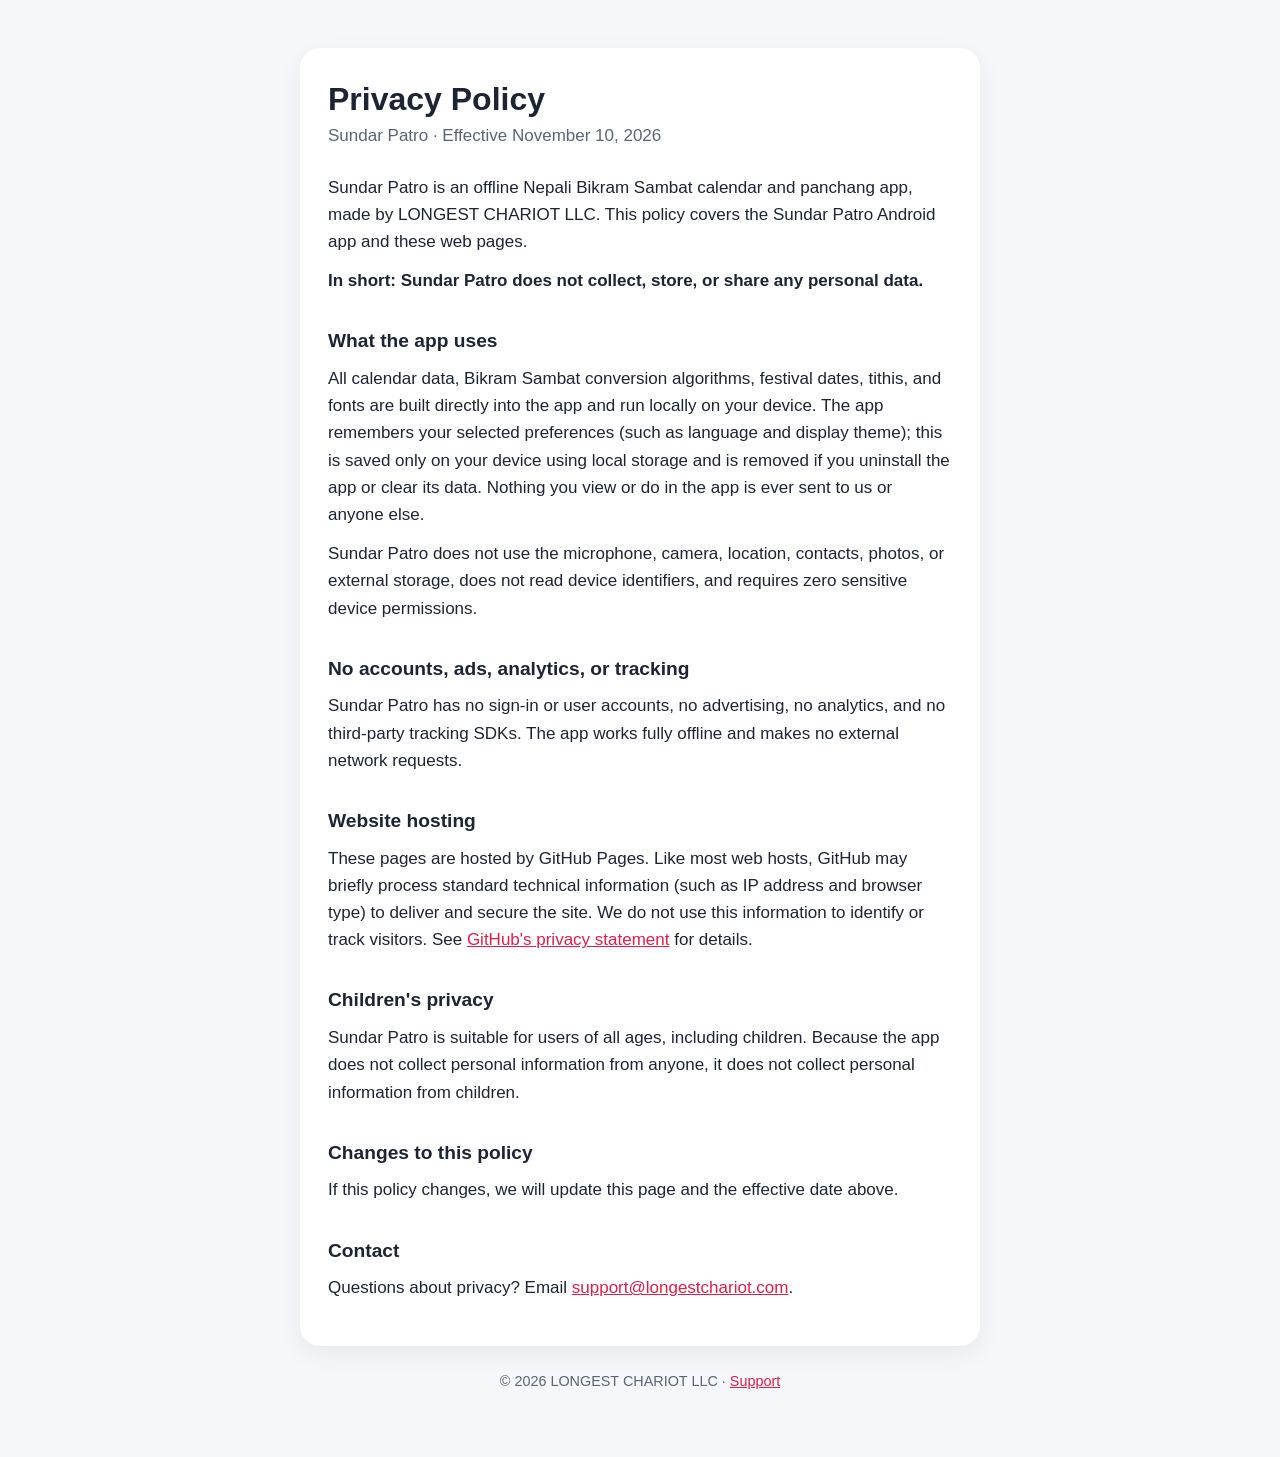
==== docs/privacy/index.html @ 32e0e735 "docs: update privacy policy from template, add docs site and update Play Store checklist" ====
<!doctype html>
<html lang="en">
  <head>
    <meta charset="UTF-8" />
    <meta name="viewport" content="width=device-width, initial-scale=1.0, viewport-fit=cover" />
    <meta name="theme-color" content="#121214" />
    <meta name="description" content="Privacy policy for Sundar Patro, an offline Nepali Bikram Sambat calendar app. Sundar Patro does not collect, store, or share personal data." />
    <title>Privacy Policy · Sundar Patro</title>
    <style>
      :root {
        color-scheme: light dark;
        --bg: #f5f7fb;
        --card: #ffffff;
        --text: #1d2433;
        --muted: #5b6475;
        --accent: #e11d48;
      }
      @media (prefers-color-scheme: dark) {
        :root {
          --bg: #121214;
          --card: #1c1c20;
          --text: #e8ecf3;
          --muted: #a3acbb;
          --accent: #fb7185;
        }
      }
      * { box-sizing: border-box; }
      body {
        margin: 0;
        background: var(--bg);
        color: var(--text);
        font: 17px/1.6 -apple-system, BlinkMacSystemFont, "SF Pro Text", "Segoe UI", Roboto, sans-serif;
      }
      main {
        max-width: 720px;
        margin: 0 auto;
        padding: 48px 20px 64px;
      }
      article {
        background: var(--card);
        border-radius: 20px;
        padding: 32px 28px;
        box-shadow: 0 8px 24px rgba(0, 0, 0, 0.06);
      }
      h1 { font-size: 2rem; line-height: 1.2; margin: 0 0 4px; }
      h2 { font-size: 1.2rem; margin: 32px 0 8px; }
      p, ul { margin: 0 0 12px; }
      ul { padding-left: 1.25rem; }
      .meta { color: var(--muted); margin-bottom: 24px; }
      a { color: var(--accent); }
      footer { color: var(--muted); font-size: 0.9rem; text-align: center; margin-top: 24px; }
    </style>
  </head>
  <body>
    <main>
      <article>
        <h1>Privacy Policy</h1>
        <p class="meta">Sundar Patro · Effective November 10, 2026</p>

        <p>
          Sundar Patro is an offline Nepali Bikram Sambat calendar and panchang app, made by LONGEST CHARIOT LLC.
          This policy covers the Sundar Patro Android app and these web pages.
        </p>
        <p><strong>In short: Sundar Patro does not collect, store, or share any personal data.</strong></p>

        <h2>What the app uses</h2>
        <p>
          All calendar data, Bikram Sambat conversion algorithms, festival dates, tithis, and fonts are built directly into the app and run locally on your device. The app remembers your selected preferences (such as language and display theme); this is saved only on your device using local storage and is removed if you uninstall the app or clear its data. Nothing you view or do in the app is ever sent to us or anyone else.
        </p>
        <p>
          Sundar Patro does not use the microphone, camera, location, contacts, photos, or external storage, does not read device identifiers, and requires zero sensitive device permissions.
        </p>

        <h2>No accounts, ads, analytics, or tracking</h2>
        <p>
          Sundar Patro has no sign-in or user accounts, no advertising, no analytics, and no third-party tracking SDKs.
          The app works fully offline and makes no external network requests.
        </p>

        <h2>Website hosting</h2>
        <p>
          These pages are hosted by GitHub Pages. Like most web hosts, GitHub may briefly process
          standard technical information (such as IP address and browser type) to deliver and
          secure the site. We do not use this information to identify or track visitors. See
          <a href="https://docs.github.com/en/site-policy/privacy-policies/github-general-privacy-statement">GitHub's privacy statement</a> for details.
        </p>

        <h2>Children's privacy</h2>
        <p>
          Sundar Patro is suitable for users of all ages, including children. Because the app does not collect personal
          information from anyone, it does not collect personal information from children.
        </p>

        <h2>Changes to this policy</h2>
        <p>
          If this policy changes, we will update this page and the effective date above.
        </p>

        <h2>Contact</h2>
        <p>
          Questions about privacy? Email
          <a href="mailto:support@longestchariot.com">support@longestchariot.com</a>.
        </p>
      </article>
      <footer>© 2026 LONGEST CHARIOT LLC · <a href="../support/">Support</a></footer>
    </main>
  </body>
</html>
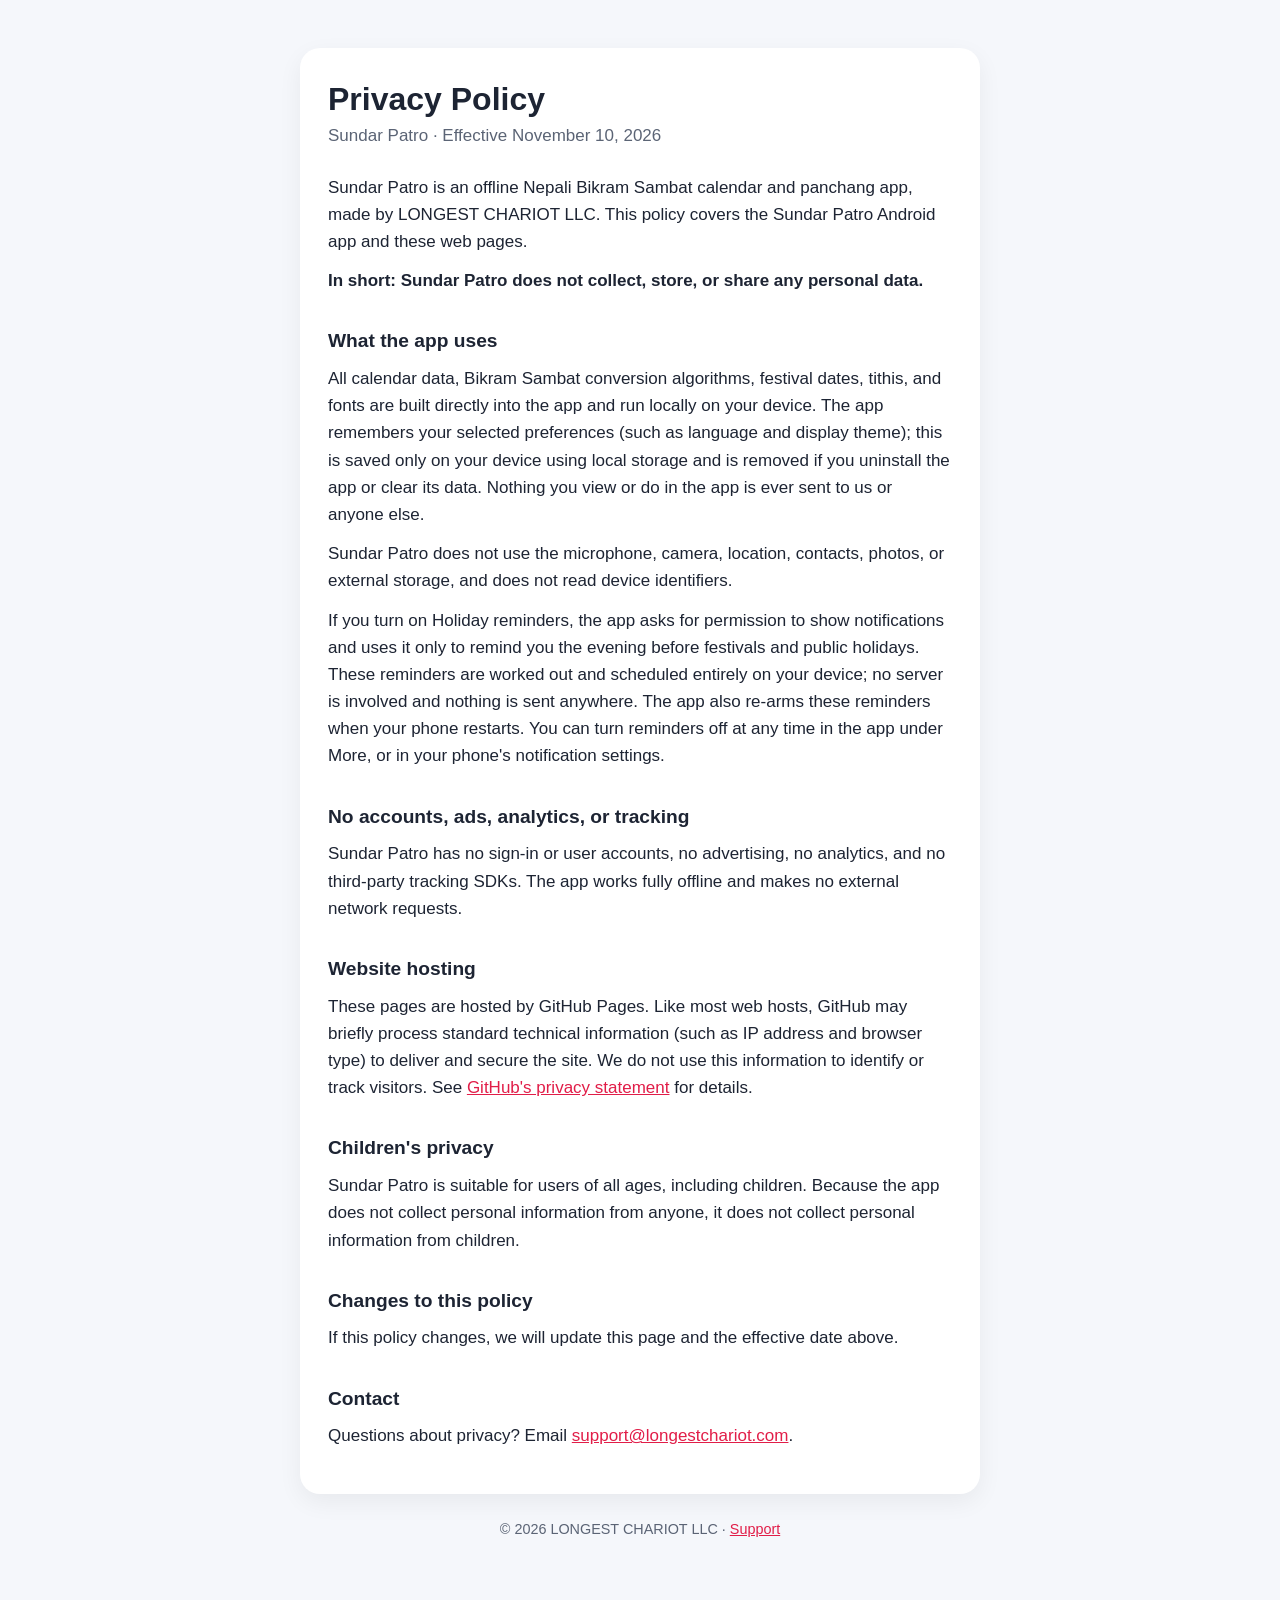
==== commit 5e65812d: "feat(reminders): opt-in festival and public holiday notifications; bump to 1.1.0 - Holiday reminders" ====
--- a/docs/privacy/index.html
+++ b/docs/privacy/index.html
@@ -68,7 +68,10 @@
           All calendar data, Bikram Sambat conversion algorithms, festival dates, tithis, and fonts are built directly into the app and run locally on your device. The app remembers your selected preferences (such as language and display theme); this is saved only on your device using local storage and is removed if you uninstall the app or clear its data. Nothing you view or do in the app is ever sent to us or anyone else.
         </p>
         <p>
-          Sundar Patro does not use the microphone, camera, location, contacts, photos, or external storage, does not read device identifiers, and requires zero sensitive device permissions.
+          Sundar Patro does not use the microphone, camera, location, contacts, photos, or external storage, and does not read device identifiers.
+        </p>
+        <p>
+          If you turn on Holiday reminders, the app asks for permission to show notifications and uses it only to remind you the evening before festivals and public holidays. These reminders are worked out and scheduled entirely on your device; no server is involved and nothing is sent anywhere. The app also re-arms these reminders when your phone restarts. You can turn reminders off at any time in the app under More, or in your phone's notification settings.
         </p>
 
         <h2>No accounts, ads, analytics, or tracking</h2>
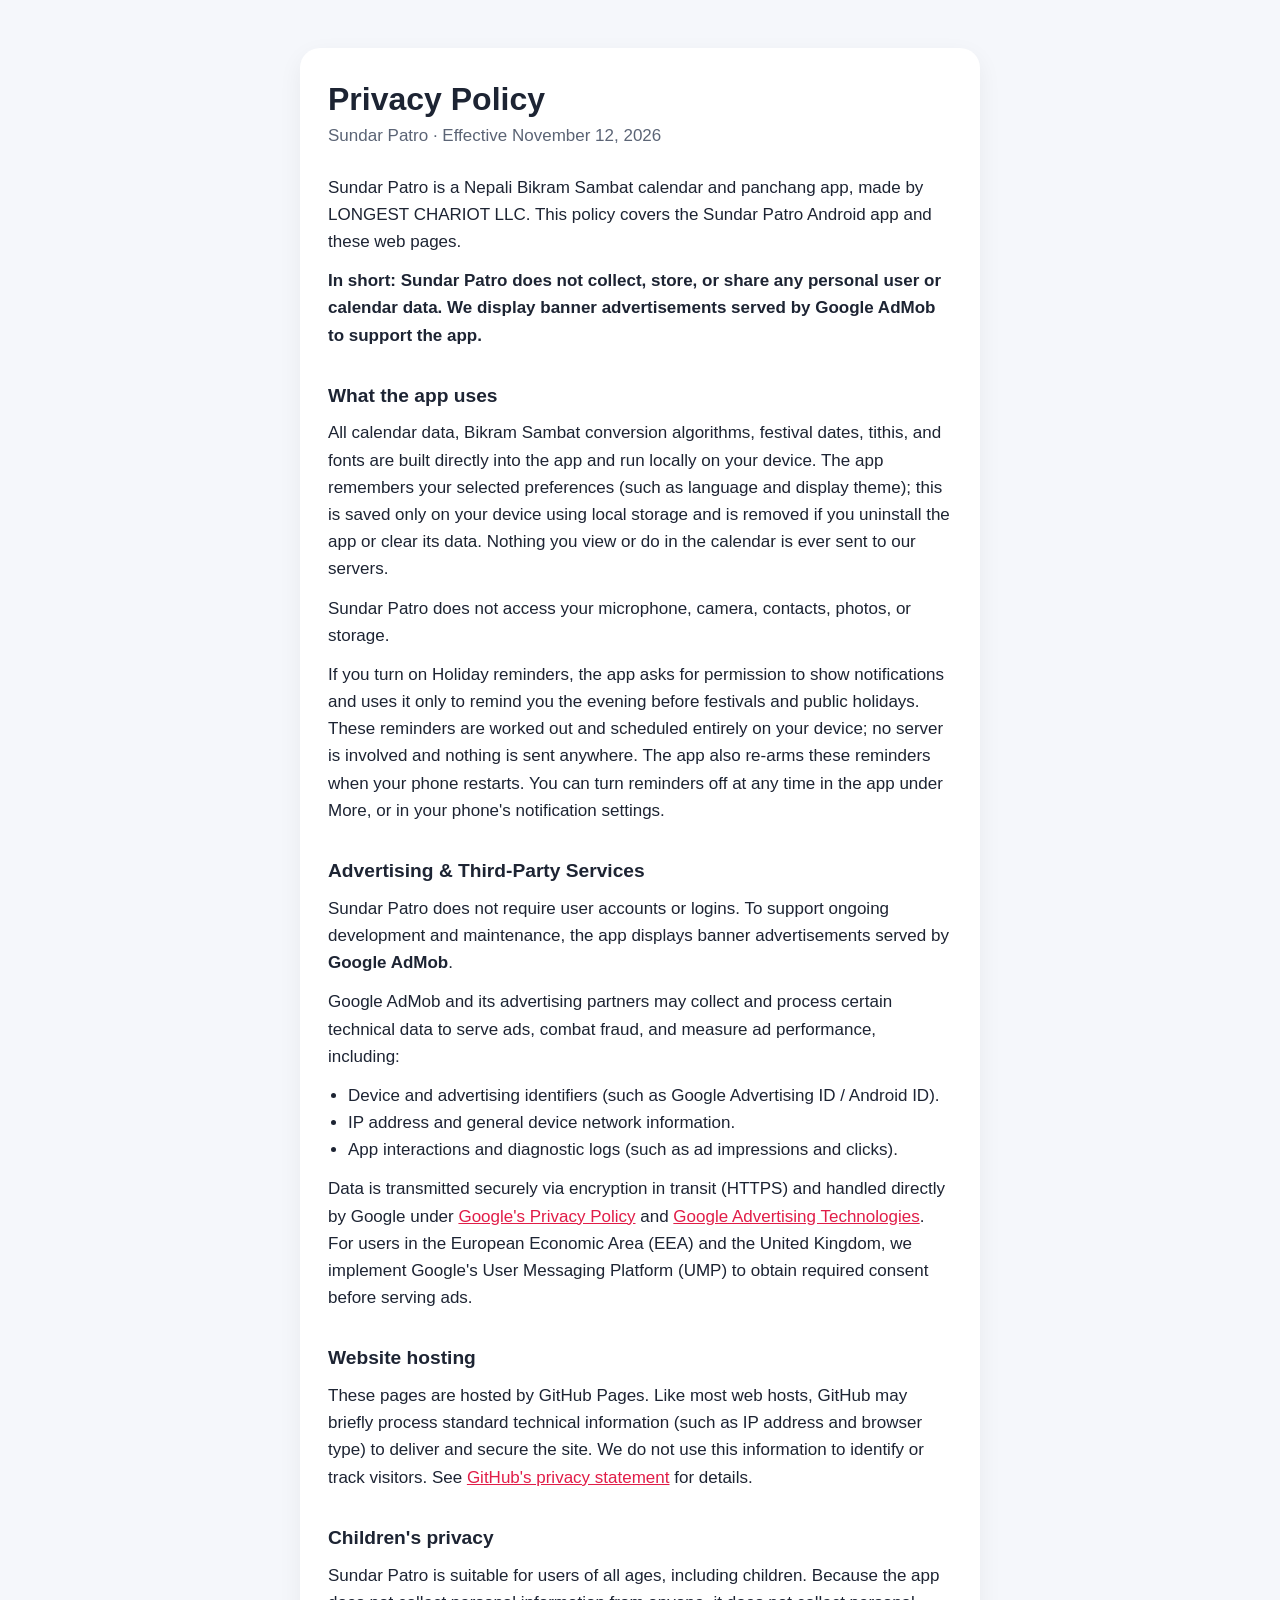
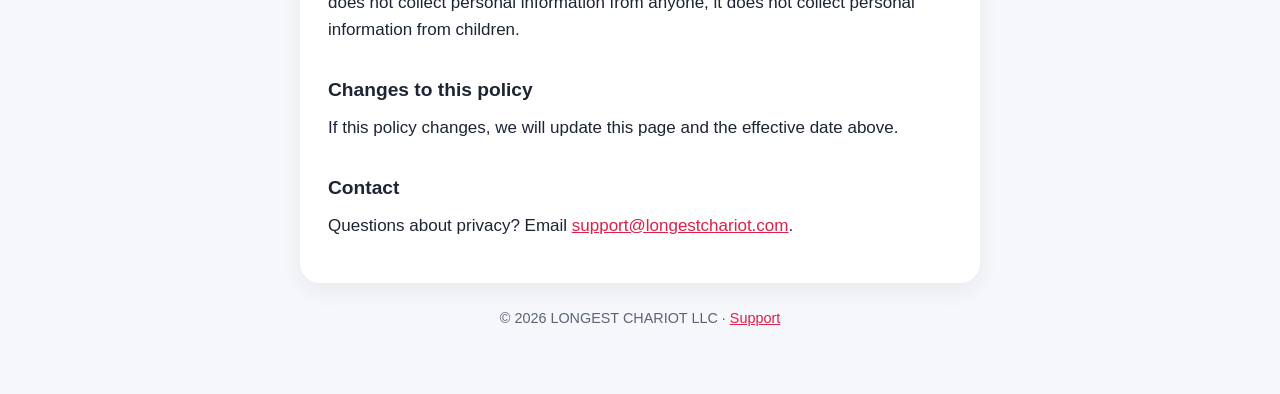
==== commit 3313f022: "feat: enable AdMob banner, update feature     graphic and privacy policy" ====
--- a/docs/privacy/index.html
+++ b/docs/privacy/index.html
@@ -4,7 +4,7 @@
     <meta charset="UTF-8" />
     <meta name="viewport" content="width=device-width, initial-scale=1.0, viewport-fit=cover" />
     <meta name="theme-color" content="#121214" />
-    <meta name="description" content="Privacy policy for Sundar Patro, an offline Nepali Bikram Sambat calendar app. Sundar Patro does not collect, store, or share personal data." />
+    <meta name="description" content="Privacy policy for Sundar Patro, a Nepali Bikram Sambat calendar app. Learn how we protect your privacy and handle data." />
     <title>Privacy Policy · Sundar Patro</title>
     <style>
       :root {
@@ -55,29 +55,39 @@
     <main>
       <article>
         <h1>Privacy Policy</h1>
-        <p class="meta">Sundar Patro · Effective November 10, 2026</p>
+        <p class="meta">Sundar Patro · Effective November 12, 2026</p>
 
         <p>
-          Sundar Patro is an offline Nepali Bikram Sambat calendar and panchang app, made by LONGEST CHARIOT LLC.
+          Sundar Patro is a Nepali Bikram Sambat calendar and panchang app, made by LONGEST CHARIOT LLC.
           This policy covers the Sundar Patro Android app and these web pages.
         </p>
-        <p><strong>In short: Sundar Patro does not collect, store, or share any personal data.</strong></p>
+        <p><strong>In short: Sundar Patro does not collect, store, or share any personal user or calendar data. We display banner advertisements served by Google AdMob to support the app.</strong></p>
 
         <h2>What the app uses</h2>
         <p>
-          All calendar data, Bikram Sambat conversion algorithms, festival dates, tithis, and fonts are built directly into the app and run locally on your device. The app remembers your selected preferences (such as language and display theme); this is saved only on your device using local storage and is removed if you uninstall the app or clear its data. Nothing you view or do in the app is ever sent to us or anyone else.
+          All calendar data, Bikram Sambat conversion algorithms, festival dates, tithis, and fonts are built directly into the app and run locally on your device. The app remembers your selected preferences (such as language and display theme); this is saved only on your device using local storage and is removed if you uninstall the app or clear its data. Nothing you view or do in the calendar is ever sent to our servers.
         </p>
         <p>
-          Sundar Patro does not use the microphone, camera, location, contacts, photos, or external storage, and does not read device identifiers.
+          Sundar Patro does not access your microphone, camera, contacts, photos, or storage.
         </p>
         <p>
           If you turn on Holiday reminders, the app asks for permission to show notifications and uses it only to remind you the evening before festivals and public holidays. These reminders are worked out and scheduled entirely on your device; no server is involved and nothing is sent anywhere. The app also re-arms these reminders when your phone restarts. You can turn reminders off at any time in the app under More, or in your phone's notification settings.
         </p>
 
-        <h2>No accounts, ads, analytics, or tracking</h2>
+        <h2>Advertising &amp; Third-Party Services</h2>
         <p>
-          Sundar Patro has no sign-in or user accounts, no advertising, no analytics, and no third-party tracking SDKs.
-          The app works fully offline and makes no external network requests.
+          Sundar Patro does not require user accounts or logins. To support ongoing development and maintenance, the app displays banner advertisements served by <strong>Google AdMob</strong>.
+        </p>
+        <p>
+          Google AdMob and its advertising partners may collect and process certain technical data to serve ads, combat fraud, and measure ad performance, including:
+        </p>
+        <ul>
+          <li>Device and advertising identifiers (such as Google Advertising ID / Android ID).</li>
+          <li>IP address and general device network information.</li>
+          <li>App interactions and diagnostic logs (such as ad impressions and clicks).</li>
+        </ul>
+        <p>
+          Data is transmitted securely via encryption in transit (HTTPS) and handled directly by Google under <a href="https://policies.google.com/privacy" target="_blank" rel="noopener">Google's Privacy Policy</a> and <a href="https://policies.google.com/technologies/ads" target="_blank" rel="noopener">Google Advertising Technologies</a>. For users in the European Economic Area (EEA) and the United Kingdom, we implement Google's User Messaging Platform (UMP) to obtain required consent before serving ads.
         </p>
 
         <h2>Website hosting</h2>
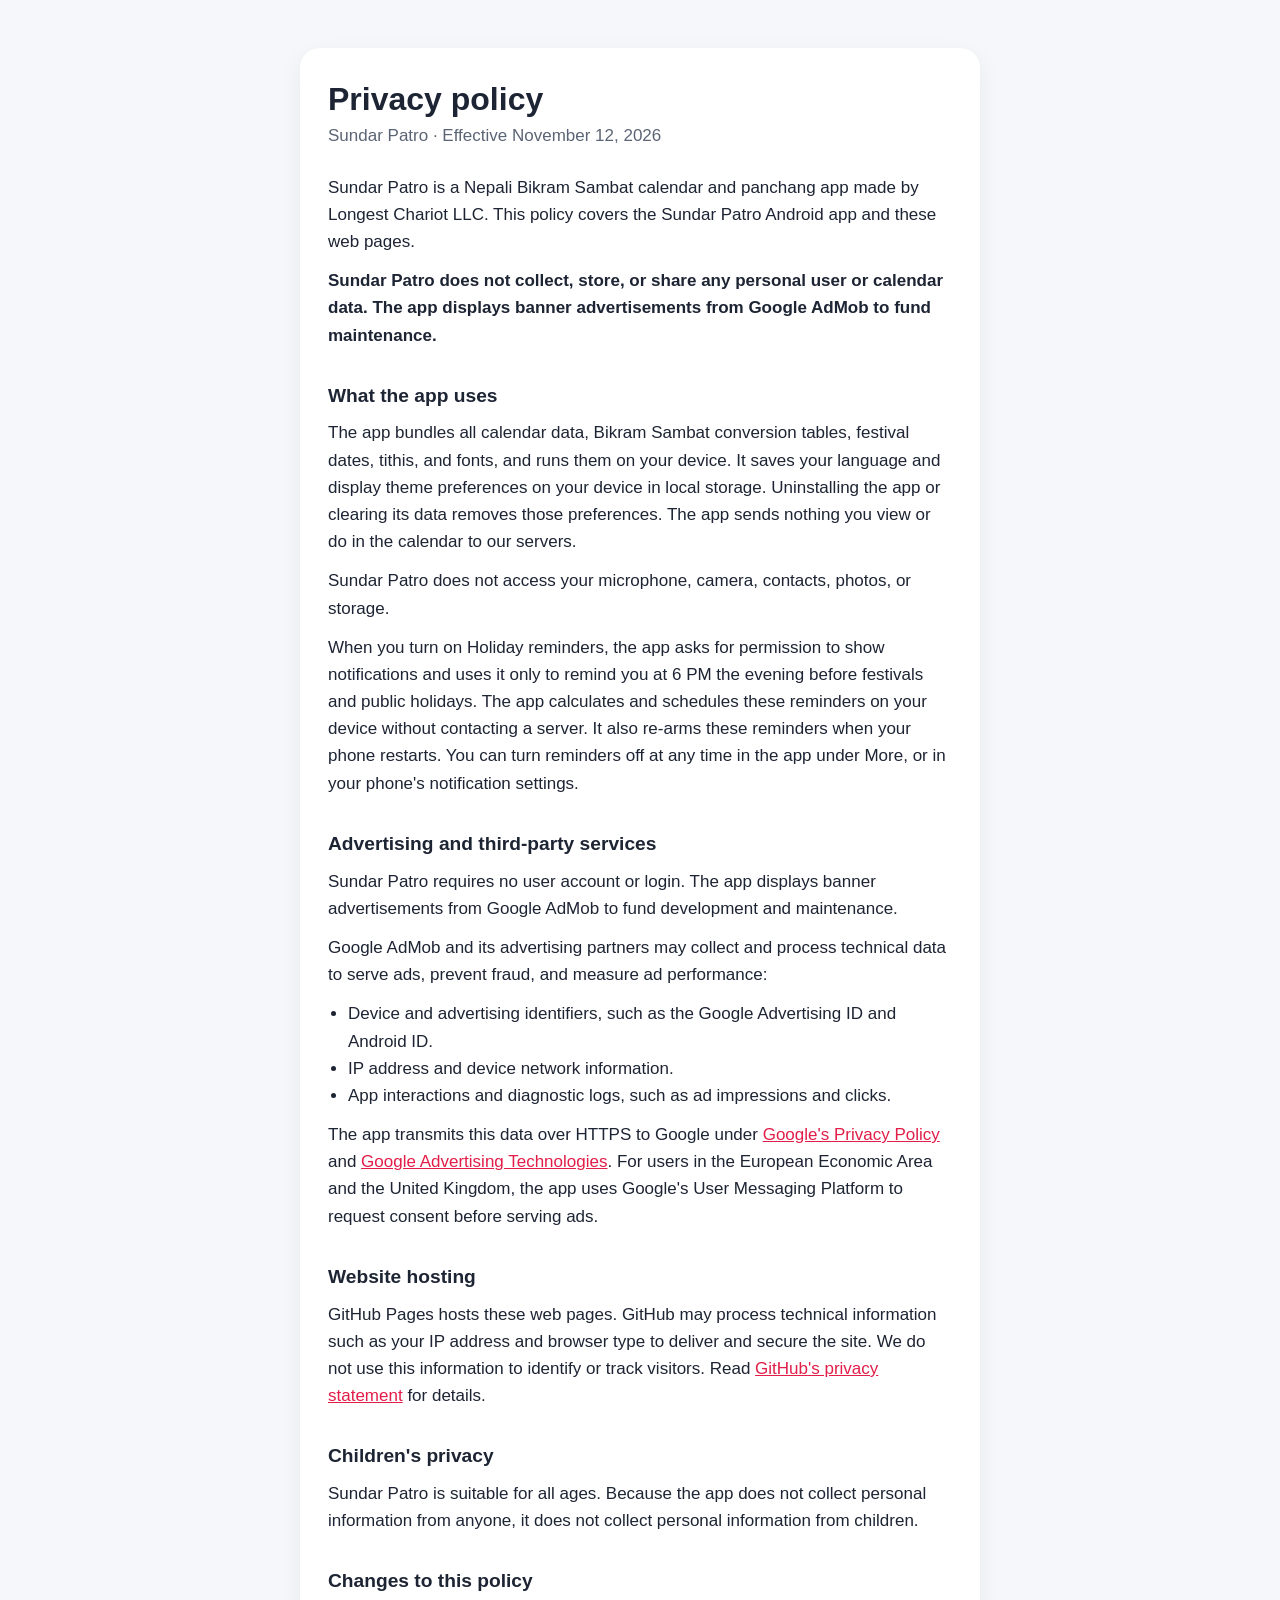
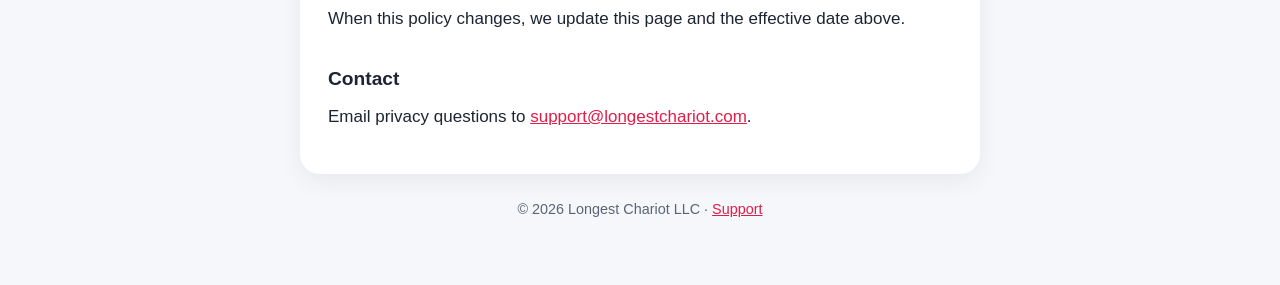
==== commit 6b9a610c: "Include docs, branding, privacy/support pages, and string updates" ====
--- a/docs/privacy/index.html
+++ b/docs/privacy/index.html
@@ -4,8 +4,8 @@
     <meta charset="UTF-8" />
     <meta name="viewport" content="width=device-width, initial-scale=1.0, viewport-fit=cover" />
     <meta name="theme-color" content="#121214" />
-    <meta name="description" content="Privacy policy for Sundar Patro, a Nepali Bikram Sambat calendar app. Learn how we protect your privacy and handle data." />
-    <title>Privacy Policy · Sundar Patro</title>
+    <meta name="description" content="Privacy policy for Sundar Patro, a Nepali Bikram Sambat calendar app. Read how the app handles data on your device." />
+    <title>Privacy policy · Sundar Patro</title>
     <style>
       :root {
         color-scheme: light dark;
@@ -54,68 +54,65 @@
   <body>
     <main>
       <article>
-        <h1>Privacy Policy</h1>
+        <h1>Privacy policy</h1>
         <p class="meta">Sundar Patro · Effective November 12, 2026</p>
 
         <p>
-          Sundar Patro is a Nepali Bikram Sambat calendar and panchang app, made by LONGEST CHARIOT LLC.
+          Sundar Patro is a Nepali Bikram Sambat calendar and panchang app made by Longest Chariot LLC.
           This policy covers the Sundar Patro Android app and these web pages.
         </p>
-        <p><strong>In short: Sundar Patro does not collect, store, or share any personal user or calendar data. We display banner advertisements served by Google AdMob to support the app.</strong></p>
+        <p><strong>Sundar Patro does not collect, store, or share any personal user or calendar data. The app displays banner advertisements from Google AdMob to fund maintenance.</strong></p>
 
         <h2>What the app uses</h2>
         <p>
-          All calendar data, Bikram Sambat conversion algorithms, festival dates, tithis, and fonts are built directly into the app and run locally on your device. The app remembers your selected preferences (such as language and display theme); this is saved only on your device using local storage and is removed if you uninstall the app or clear its data. Nothing you view or do in the calendar is ever sent to our servers.
+          The app bundles all calendar data, Bikram Sambat conversion tables, festival dates, tithis, and fonts, and runs them on your device. It saves your language and display theme preferences on your device in local storage. Uninstalling the app or clearing its data removes those preferences. The app sends nothing you view or do in the calendar to our servers.
         </p>
         <p>
           Sundar Patro does not access your microphone, camera, contacts, photos, or storage.
         </p>
         <p>
-          If you turn on Holiday reminders, the app asks for permission to show notifications and uses it only to remind you the evening before festivals and public holidays. These reminders are worked out and scheduled entirely on your device; no server is involved and nothing is sent anywhere. The app also re-arms these reminders when your phone restarts. You can turn reminders off at any time in the app under More, or in your phone's notification settings.
+          When you turn on Holiday reminders, the app asks for permission to show notifications and uses it only to remind you at 6 PM the evening before festivals and public holidays. The app calculates and schedules these reminders on your device without contacting a server. It also re-arms these reminders when your phone restarts. You can turn reminders off at any time in the app under More, or in your phone's notification settings.
         </p>
 
-        <h2>Advertising &amp; Third-Party Services</h2>
+        <h2>Advertising and third-party services</h2>
         <p>
-          Sundar Patro does not require user accounts or logins. To support ongoing development and maintenance, the app displays banner advertisements served by <strong>Google AdMob</strong>.
+          Sundar Patro requires no user account or login. The app displays banner advertisements from Google AdMob to fund development and maintenance.
         </p>
         <p>
-          Google AdMob and its advertising partners may collect and process certain technical data to serve ads, combat fraud, and measure ad performance, including:
+          Google AdMob and its advertising partners may collect and process technical data to serve ads, prevent fraud, and measure ad performance:
         </p>
         <ul>
-          <li>Device and advertising identifiers (such as Google Advertising ID / Android ID).</li>
-          <li>IP address and general device network information.</li>
-          <li>App interactions and diagnostic logs (such as ad impressions and clicks).</li>
+          <li>Device and advertising identifiers, such as the Google Advertising ID and Android ID.</li>
+          <li>IP address and device network information.</li>
+          <li>App interactions and diagnostic logs, such as ad impressions and clicks.</li>
         </ul>
         <p>
-          Data is transmitted securely via encryption in transit (HTTPS) and handled directly by Google under <a href="https://policies.google.com/privacy" target="_blank" rel="noopener">Google's Privacy Policy</a> and <a href="https://policies.google.com/technologies/ads" target="_blank" rel="noopener">Google Advertising Technologies</a>. For users in the European Economic Area (EEA) and the United Kingdom, we implement Google's User Messaging Platform (UMP) to obtain required consent before serving ads.
+          The app transmits this data over HTTPS to Google under <a href="https://policies.google.com/privacy" target="_blank" rel="noopener">Google's Privacy Policy</a> and <a href="https://policies.google.com/technologies/ads" target="_blank" rel="noopener">Google Advertising Technologies</a>. For users in the European Economic Area and the United Kingdom, the app uses Google's User Messaging Platform to request consent before serving ads.
         </p>
 
         <h2>Website hosting</h2>
         <p>
-          These pages are hosted by GitHub Pages. Like most web hosts, GitHub may briefly process
-          standard technical information (such as IP address and browser type) to deliver and
-          secure the site. We do not use this information to identify or track visitors. See
+          GitHub Pages hosts these web pages. GitHub may process technical information such as your IP address and browser type to deliver and secure the site. We do not use this information to identify or track visitors. Read
           <a href="https://docs.github.com/en/site-policy/privacy-policies/github-general-privacy-statement">GitHub's privacy statement</a> for details.
         </p>
 
         <h2>Children's privacy</h2>
         <p>
-          Sundar Patro is suitable for users of all ages, including children. Because the app does not collect personal
-          information from anyone, it does not collect personal information from children.
+          Sundar Patro is suitable for all ages. Because the app does not collect personal information from anyone, it does not collect personal information from children.
         </p>
 
         <h2>Changes to this policy</h2>
         <p>
-          If this policy changes, we will update this page and the effective date above.
+          When this policy changes, we update this page and the effective date above.
         </p>
 
         <h2>Contact</h2>
         <p>
-          Questions about privacy? Email
+          Email privacy questions to
           <a href="mailto:support@longestchariot.com">support@longestchariot.com</a>.
         </p>
       </article>
-      <footer>© 2026 LONGEST CHARIOT LLC · <a href="../support/">Support</a></footer>
+      <footer>© 2026 Longest Chariot LLC · <a href="../support/">Support</a></footer>
     </main>
   </body>
 </html>
